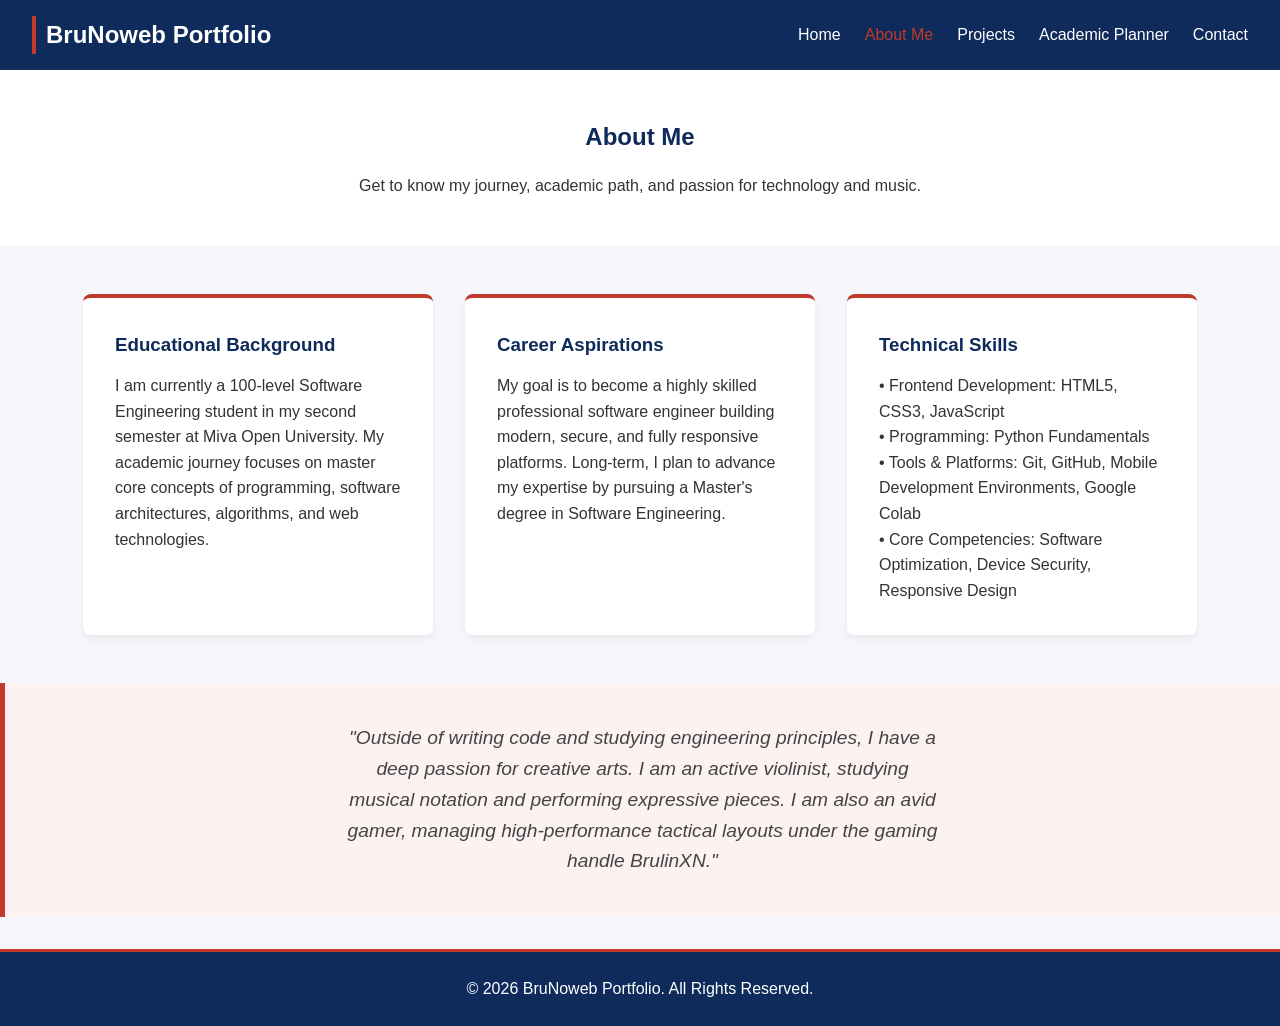
==== about.html @ 8008c3f6 "Add files via upload" ====
<!DOCTYPE html>
<html lang="en">
<head>
    <meta charset="UTF-8">
    <meta name="viewport" content="width=device-width, initial-scale=1.0">
    <title>About Me | BruNoweb Portfolio</title>
    <link rel="stylesheet" href="style.css">
</head>
<body>

<header>
    <div class="logo">
        <h1>BruNoweb Portfolio</h1>
    </div>
    <nav>
        <input type="checkbox" id="menu-toggle">
        <label for="menu-toggle" class="menu-icon">☰</label>
        <ul class="nav-links">
            <li><a href="index.html">Home</a></li>
            <li><a href="about.html" class="active">About Me</a></li>
            <li><a href="projects.html">Projects</a></li>
            <li><a href="planner.html">Academic Planner</a></li>
            <li><a href="contact.html">Contact</a></li>
        </ul>
    </nav>
</header>

<section class="welcome">
    <h2>About Me</h2>
    <p>Get to know my journey, academic path, and passion for technology and music.</p>
</section>

<section class="highlights">
    <div class="card">
        <h3>Educational Background</h3>
        <p>
            I am currently a 100-level Software Engineering student in my second semester at Miva Open University. My academic journey focuses on master core concepts of programming, software architectures, algorithms, and web technologies.
        </p>
    </div>

    <div class="card">
        <h3>Career Aspirations</h3>
        <p>
            My goal is to become a highly skilled professional software engineer building modern, secure, and fully responsive platforms. Long-term, I plan to advance my expertise by pursuing a Master's degree in Software Engineering.
        </p>
    </div>

    <div class="card">
        <h3>Technical Skills</h3>
        <p>
            • Frontend Development: HTML5, CSS3, JavaScript<br>
            • Programming: Python Fundamentals<br>
            • Tools & Platforms: Git, GitHub, Mobile Development Environments, Google Colab<br>
            • Core Competencies: Software Optimization, Device Security, Responsive Design
        </p>
    </div>
</section>

<section class="quote">
    <blockquote>
        "Outside of writing code and studying engineering principles, I have a deep passion for creative arts. I am an active violinist, studying musical notation and performing expressive pieces. I am also an avid gamer, managing high-performance tactical layouts under the gaming handle BrulinXN."
    </blockquote>
</section>

<footer>
    <p>&copy; 2026 BruNoweb Portfolio. All Rights Reserved.</p>
</footer>

<script src="script.js"></script>
</body>
</html>
---- style.css ----
/* Reset and Base Styles */
* {
    margin: 0;
    padding: 0;
    box-sizing: border-box; /* Fixed minor typo from previous box-shadow rule */
    font-family: 'Segoe UI', Tahoma, Geneva, Verdana, sans-serif;
}

body {
    background-color: #f4f6f9;
    color: #333;
    line-height: 1.6;
}

/* Header & Navigation */
header {
    background-color: #0f2b5c; /* Miva Deep Blue */
    color: #fff;
    padding: 1rem 2rem;
    display: flex;
    justify-content: space-between;
    align-items: center;
    position: sticky;
    top: 0;
    z-index: 100;
}

.logo h1 {
    font-size: 1.5rem;
    border-left: 4px solid #c0392b; /* Crimson Accent Line */
    padding-left: 10px;
}

nav {
    display: flex;
    align-items: center;
}

.nav-links {
    list-style: none;
    display: flex;
    gap: 1.5rem;
}

.nav-links a {
    color: #fff;
    text-decoration: none;
    font-weight: 500;
    transition: color 0.3s;
}

.nav-links a:hover, .nav-links a.active {
    color: #c0392b; /* Miva Crimson Red Active States */
}

#menu-toggle, .menu-icon {
    display: none;
}

/* Hero Section */
.hero {
    display: flex;
    flex-wrap: wrap;
    align-items: center;
    justify-content: space-between;
    padding: 4rem 2rem;
    background: linear-gradient(135deg, #0f2b5c, #1a417a); /* Deep Blue Gradient */
    color: #fff;
    gap: 2rem;
}

.hero-text {
    flex: 1;
    min-width: 300px;
}

.hero-text h2 {
    font-size: 2.5rem;
    margin-bottom: 1rem;
}

.hero-text p {
    margin-bottom: 1.5rem;
    font-size: 1.1rem;
    color: #ecf0f1;
}

.btn {
    display: inline-block;
    background-color: #c0392b; /* Crimson Red Button */
    color: #fff;
    padding: 0.7rem 1.5rem;
    text-decoration: none;
    border-radius: 4px;
    font-weight: bold;
    transition: background 0.3s;
}

.btn:hover {
    background-color: #a62c22; /* Darker Red Hover */
}

.hero-image {
    flex: 1;
    min-width: 300px;
    text-align: center;
}

.hero-image img {
    max-width: 100%;
    height: auto;
    border-radius: 8px;
    box-shadow: 0 4px 15px rgba(0,0,0,0.2);
}

/* Welcome Section */
.welcome {
    padding: 3rem 2rem;
    text-align: center;
    background-color: #fff;
}

.welcome h2 {
    margin-bottom: 1rem;
    color: #0f2b5c; /* Deep Blue Header */
}

/* Highlights Section */
.highlights {
    display: flex;
    flex-wrap: wrap;
    gap: 2rem;
    padding: 3rem 2rem;
    justify-content: center;
}

.card {
    background: #fff;
    padding: 2rem;
    border-radius: 8px;
    flex: 1;
    min-width: 250px;
    max-width: 350px;
    box-shadow: 0 4px 6px rgba(0,0,0,0.05);
    border-top: 4px solid #c0392b; /* Crimson Accent Top Border */
}

.card h3 {
    margin-bottom: 0.8rem;
    color: #0f2b5c;
}

/* Quote Section */
.quote {
    background-color: #fdf2f2; /* Light Pinkish/Red Tint Box */
    padding: 2.5rem 2rem;
    text-align: center;
    font-style: italic;
    border-left: 5px solid #c0392b; /* Crimson Quote Bar */
}

blockquote {
    font-size: 1.2rem;
    color: #444;
    max-width: 600px;
    margin: 0 auto;
}

/* Footer */
footer {
    background-color: #0f2b5c; /* Deep Blue Footer */
    color: #fff;
    text-align: center;
    padding: 1.5rem;
    margin-top: 2rem;
    border-top: 3px solid #c0392b; /* Top Crimson Accent */
}

/* Mobile Responsive Adjustments */
@media (max-width: 768px) {
    .menu-icon {
        display: block;
        font-size: 1.8rem;
        color: #fff;
        cursor: pointer;
    }

    .nav-links {
        display: none;
        flex-direction: column;
        width: 100%;
        position: absolute;
        top: 60px;
        left: 0;
        background-color: #0f2b5c;
        padding: 1rem;
        box-shadow: 0 4px 6px rgba(0,0,0,0.1);
    }

    .nav-links li {
        text-align: center;
        margin: 0.5rem 0;
    }

    #menu-toggle:checked ~ .nav-links {
        display: flex;
    }
}
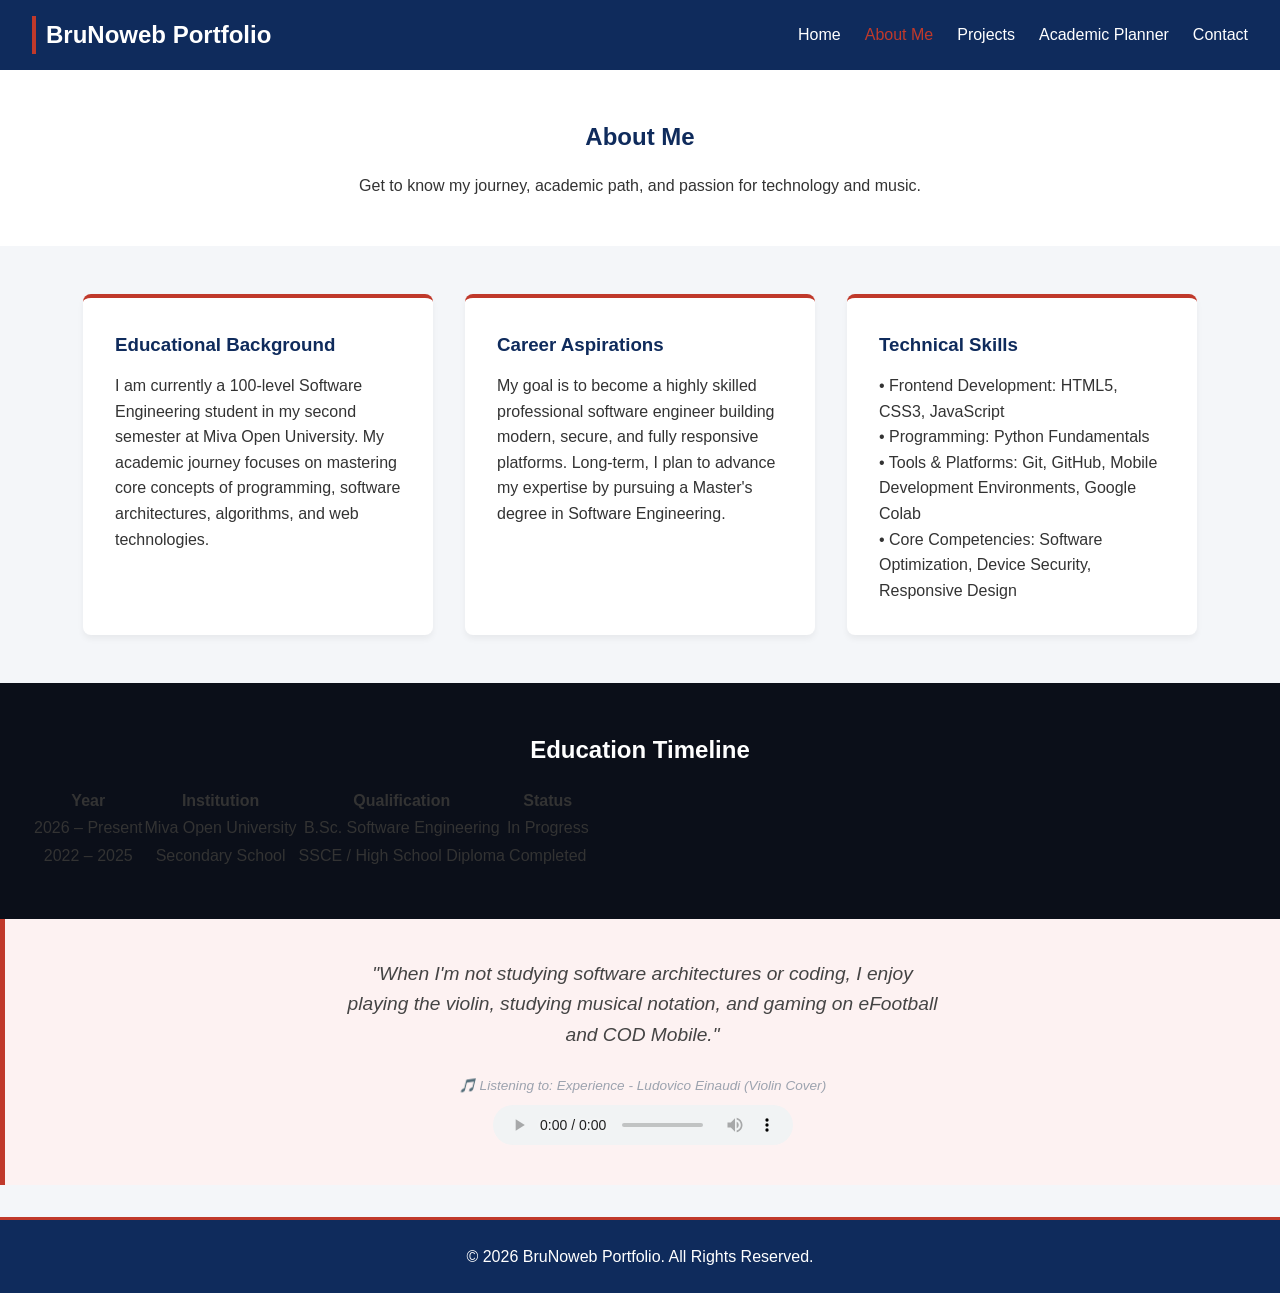
==== commit a8e3b2c5: "Revise about.html for improved layout and content Updated the structure and content of the about.htm" ====
--- a/about.html
+++ b/about.html
@@ -25,42 +25,81 @@
     </nav>
 </header>
 
-<section class="welcome">
-    <h2>About Me</h2>
-    <p>Get to know my journey, academic path, and passion for technology and music.</p>
-</section>
+<main>
+    <section class="welcome">
+        <h2>About Me</h2>
+        <p>Get to know my journey, academic path, and passion for technology and music.</p>
+    </section>
 
-<section class="highlights">
-    <div class="card">
-        <h3>Educational Background</h3>
-        <p>
-            I am currently a 100-level Software Engineering student in my second semester at Miva Open University. My academic journey focuses on master core concepts of programming, software architectures, algorithms, and web technologies.
-        </p>
-    </div>
+    <section class="highlights">
+        <div class="card">
+            <h3>Educational Background</h3>
+            <p>
+                I am currently a 100-level Software Engineering student in my second semester at Miva Open University. My academic journey focuses on mastering core concepts of programming, software architectures, algorithms, and web technologies.
+            </p>
+        </div>
 
-    <div class="card">
-        <h3>Career Aspirations</h3>
-        <p>
-            My goal is to become a highly skilled professional software engineer building modern, secure, and fully responsive platforms. Long-term, I plan to advance my expertise by pursuing a Master's degree in Software Engineering.
-        </p>
-    </div>
+        <div class="card">
+            <h3>Career Aspirations</h3>
+            <p>
+                My goal is to become a highly skilled professional software engineer building modern, secure, and fully responsive platforms. Long-term, I plan to advance my expertise by pursuing a Master's degree in Software Engineering.
+            </p>
+        </div>
 
-    <div class="card">
-        <h3>Technical Skills</h3>
-        <p>
-            • Frontend Development: HTML5, CSS3, JavaScript<br>
-            • Programming: Python Fundamentals<br>
-            • Tools & Platforms: Git, GitHub, Mobile Development Environments, Google Colab<br>
-            • Core Competencies: Software Optimization, Device Security, Responsive Design
-        </p>
-    </div>
-</section>
+        <div class="card">
+            <h3>Technical Skills</h3>
+            <p>
+                • Frontend Development: HTML5, CSS3, JavaScript<br>
+                • Programming: Python Fundamentals<br>
+                • Tools & Platforms: Git, GitHub, Mobile Development Environments, Google Colab<br>
+                • Core Competencies: Software Optimization, Device Security, Responsive Design
+            </p>
+        </div>
+    </section>
 
-<section class="quote">
-    <blockquote>
-        "Outside of writing code and studying engineering principles, I have a deep passion for creative arts. I am an active violinist, studying musical notation and performing expressive pieces. I am also an avid gamer, managing high-performance tactical layouts under the gaming handle BrulinXN."
-    </blockquote>
-</section>
+    <section class="welcome" style="background-color: #0b0f19;">
+        <h2 style="color: #fff;">Education Timeline</h2>
+        <table class="edu-table">
+            <thead>
+                <tr>
+                    <th>Year</th>
+                    <th>Institution</th>
+                    <th>Qualification</th>
+                    <th>Status</th>
+                </tr>
+            </thead>
+            <tbody>
+                <tr>
+                    <td>2026 – Present</td>
+                    <td>Miva Open University</td>
+                    <td>B.Sc. Software Engineering</td>
+                    <td>In Progress</td>
+                </tr>
+                <tr>
+                    <td>2022 – 2025</td>
+                    <td>Secondary School</td>
+                    <td>SSCE / High School Diploma</td>
+                    <td>Completed</td>
+                </tr>
+            </tbody>
+        </table>
+    </section>
+
+    <section class="quote">
+        <blockquote>
+            "When I'm not studying software architectures or coding, I enjoy playing the violin, studying musical notation, and gaming on eFootball and COD Mobile."
+        </blockquote>
+        
+        <!-- Native Audio Element playing Experience by Ludovico Einaudi (Violin Cover) -->
+        <div style="margin-top: 1.5rem; text-align: center;">
+            <p style="font-size: 0.85rem; color: #9ca3af; margin-bottom: 0.5rem;">🎵 Listening to: Experience - Ludovico Einaudi (Violin Cover)</p>
+            <audio controls style="max-width: 100%; height: 40px; margin: 0 auto; display: block;">
+                <source src="experience.mp3" type="audio/mpeg">
+                Your browser does not support the audio element.
+            </audio>
+        </div>
+    </section>
+</main>
 
 <footer>
     <p>&copy; 2026 BruNoweb Portfolio. All Rights Reserved.</p>
